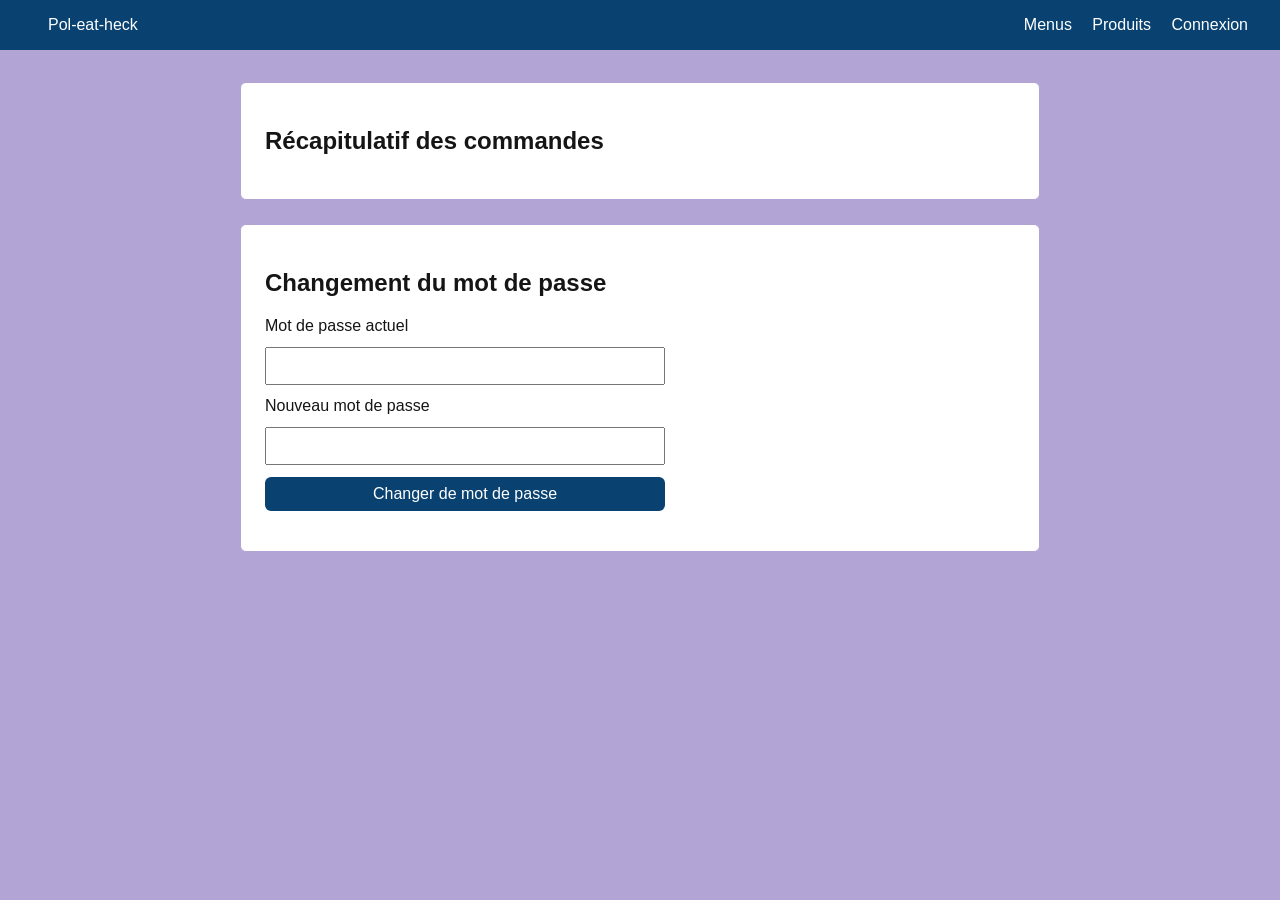
==== account.html @ 1a0a535b "add account page structure" ====
<!DOCTYPE html>
<html lang="fr">

<head>
    <meta charset="UTF-8">
    <meta name="viewport" content="width=device-width, initial-scale=1.0">
    <title>Pol-eat-heck | Compte</title>
    <link rel="stylesheet" href="css/style.css">
</head>

<body>
    <header>
        <a href="index.html">Pol-eat-heck</a>

        <nav>
            <a href="menus.html">Menus</a>
            <a href="products.html">Produits</a>
            <a href="cart.html" class="user-only">Panier</a>
            <a href="account.html" class="user-only">Compte</a>
            <a href="admin.html" class="admin-only">Administration</a>
            <a href="login.html" class="guest-only">Connexion</a>
            <button id="logout-btn" class="user-only">Déconnexion</button>
        </nav>
    </header>
    <main>
        <section>
            <h2>Récapitulatif des commandes</h2>
        </section>
        <section>
            <h2>Changement du mot de passe</h2>
            <form id="password-form">
                <label for="old-password">Mot de passe actuel</label>
                <input type="password" id="old-password" required>

                <label for="new-password">Nouveau mot de passe</label>
                <input type="password" id="new-password" required>

                <button type="submit">Changer de mot de passe</button>
            </form>

            <p id="password-error" class="error-msg"></p>
            <p id="password-success" class="success-msg"></p>
        </section>
    </main>

    <script src="js/api.js"></script>
    <script src="js/auth.js"></script>
    <script src="js/account.js"></script>
</body>

</html>
---- css/style.css ----
body {
  font-family: sans-serif;
  margin: 0;
  background-color: #b2a4d4;
  color: #151515;
}

main {
  max-width: 800px;
  margin: 2rem auto;
  padding: 0 1rem;
}

header {
  display: flex;
  justify-content: space-between;
  align-items: center;
  padding: 1rem 2rem;
  background-color: #094270;
  color: white;
}

header a {
  color: white;
  text-decoration: none;
  margin-left: 1rem;
}

section {
  background: white;
  padding: 1.5rem;
  margin-bottom: 1.5rem;
  border-radius: 6px;
  border: 1px solid #b2a4d4;
}

form {
  display: flex;
  flex-direction: column;
  gap: 0.75rem;
  max-width: 400px;
}

input, button {
  padding: 0.5rem;
  font-size: 1rem;
}

button {
  cursor: pointer;
  background-color: #094270;
  color: white;
  border: none;
  border-radius: 6px;
}

.error-msg {
  color: #c0392b;
  font-weight: bold;
}

.success-msg {
  margin-top: 1rem;
  padding: 1rem;
  background-color: #eafaf1;
  border: 1px solid #27ae60;
  border-radius: 6px;
}

.success-msg:empty {
  display: none;
}
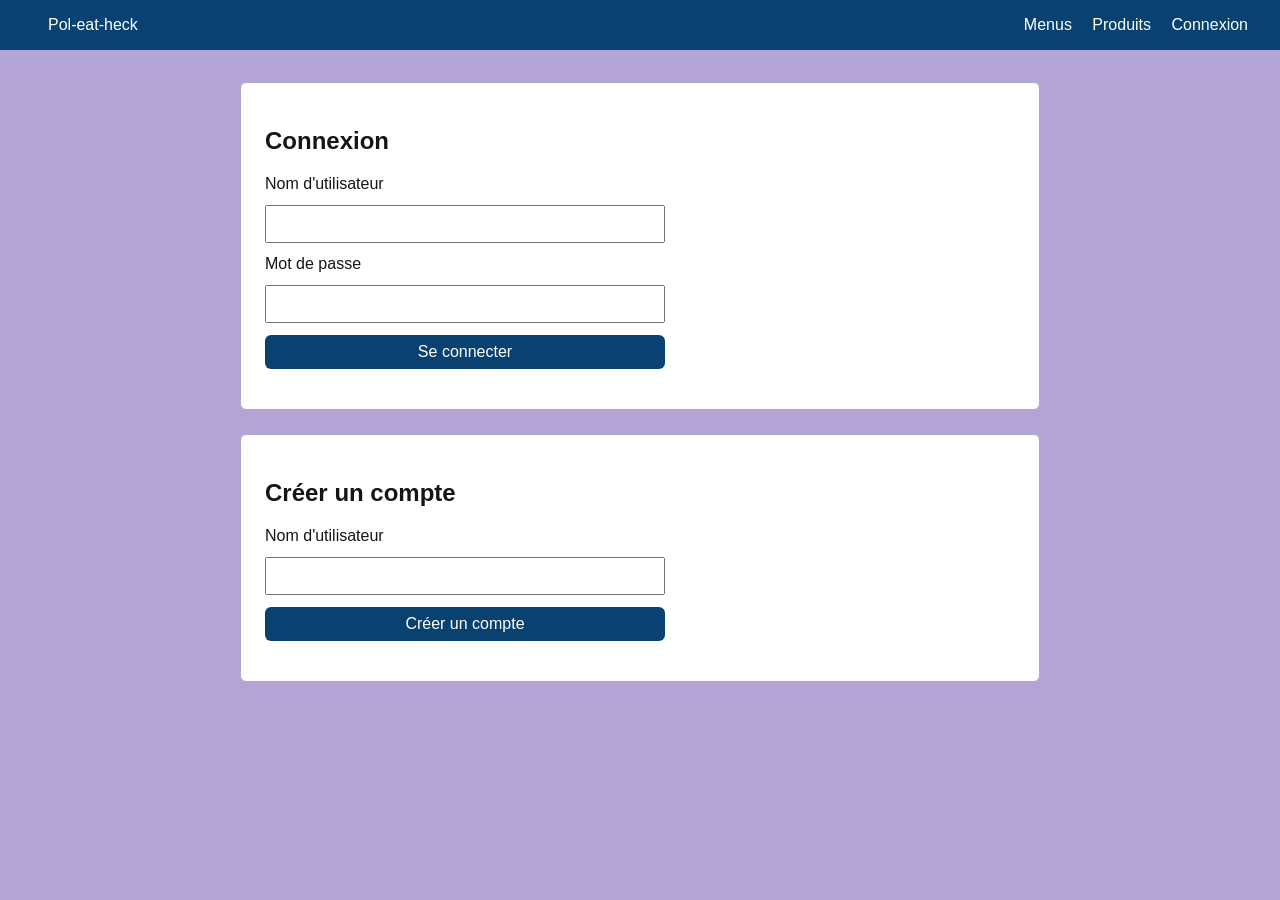
==== commit 615409e0: "add password change logic" ====
--- a/account.html
+++ b/account.html
@@ -33,7 +33,7 @@
                 <input type="password" id="old-password" required>
 
                 <label for="new-password">Nouveau mot de passe</label>
-                <input type="password" id="new-password" required>
+                <input type="password" id="new-password" minlength="6" required>
 
                 <button type="submit">Changer de mot de passe</button>
             </form>
